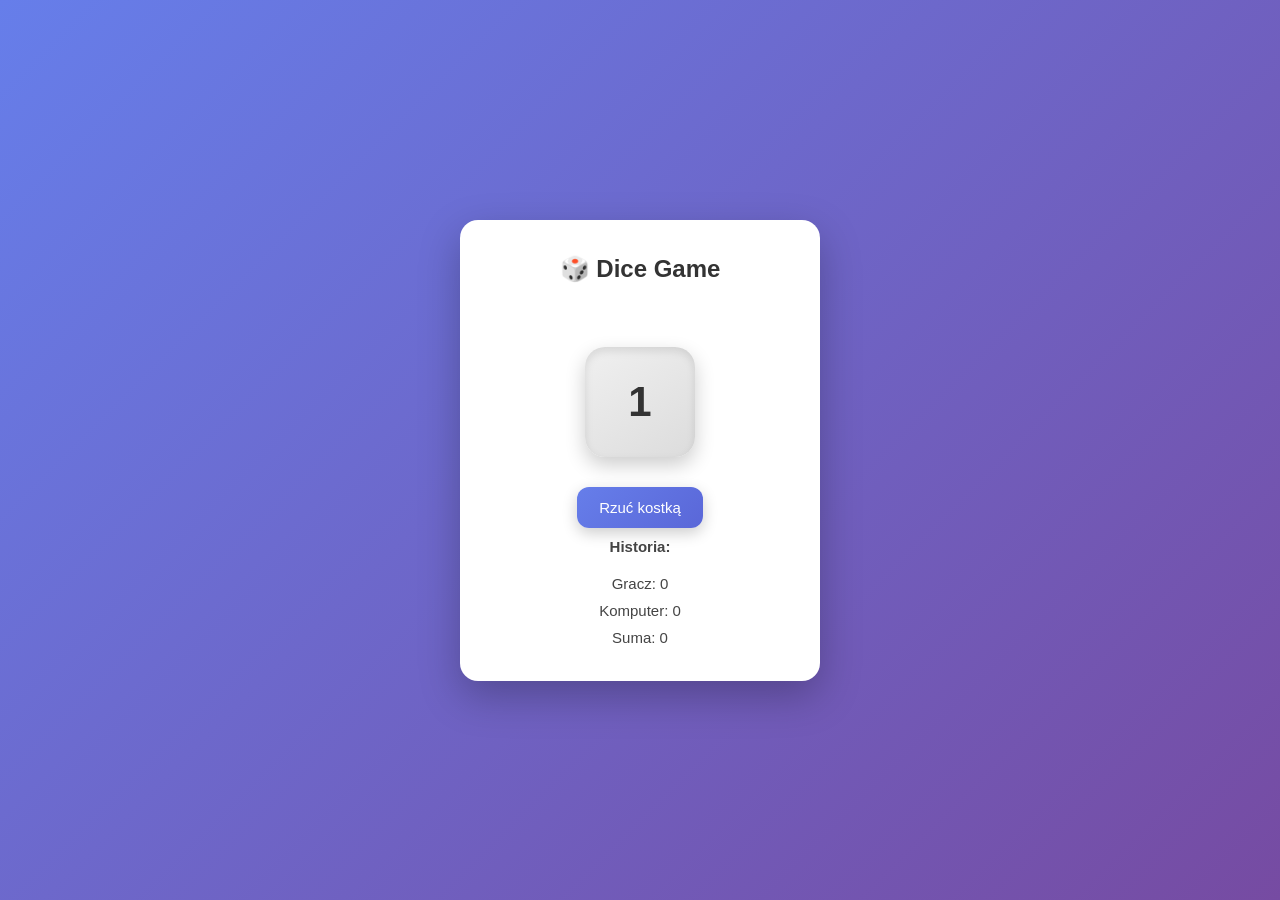
==== index.html @ ef76307a "Rename GraKostka.html to index.html" ====
<!DOCTYPE html>
<html lang="pl">
<head>
    <meta charset="UTF-8">
    <title>Dice Game</title>
    <link rel="stylesheet" href="GraKostka.css">
</head>
<body>

<div class="container">
    <h1>🎲 Dice Game</h1>

    <div id="message" class="message"></div>

    <div class="dice" id="dice">1</div>

    <button id="rollBtn">Rzuć kostką</button>

    <p><strong>Historia:</strong></p>
    <div id="history"></div>

    <p id="playerScore">Gracz: 0</p>
    <p id="computerScore">Komputer: 0</p>
    <p id="total">Suma: 0</p>

    <button id="resetBtn" class="hidden">Reset</button>
</div>

<script src="GraKostka.js"></script>
</body>
</html>
---- GraKostka.css ----
* {
    margin: 0;
    padding: 0;
    box-sizing: border-box;
    font-family: 'Segoe UI', Tahoma, sans-serif;
}


body {
    background: linear-gradient(135deg, #667eea, #764ba2);
    min-height: 100vh;
    display: flex;
    justify-content: center;
    align-items: center;
}



.container {
    background: #ffffff;
    padding: 35px 45px;
    border-radius: 18px;
    text-align: center;
    box-shadow: 0 15px 40px rgba(0, 0, 0, 0.25);
    width: 360px;
}


h1 {
    margin-bottom: 20px;
    font-size: 24px;
    color: #333;
}


.message {
    min-height: 24px;
    margin-bottom: 10px;
    font-weight: bold;
    color: #444;
    transition: all 0.2s ease;
}


.dice {
    width: 110px;
    height: 110px;
    margin: 20px auto;
    background: linear-gradient(145deg, #f0f0f0, #dcdcdc);
    border-radius: 20px;
    display: flex;
    justify-content: center;
    align-items: center;
    font-size: 42px;
    font-weight: bold;
    color: #333;
    box-shadow: inset 0 4px 8px rgba(0,0,0,0.1),
                0 8px 20px rgba(0,0,0,0.2);
    transition: transform 0.3s ease;
}


.dice.roll {
    transform: rotate(360deg) scale(1.1);
}


button {
    margin-top: 10px;
    padding: 12px 22px;
    font-size: 15px;
    border: none;
    border-radius: 12px;
    background: linear-gradient(135deg, #667eea, #5a67d8);
    color: white;
    cursor: pointer;
    transition: all 0.2s ease;
    box-shadow: 0 5px 15px rgba(0,0,0,0.2);
}

button:hover {
    transform: translateY(-2px);
    box-shadow: 0 8px 20px rgba(0,0,0,0.25);
}

button:active {
    transform: scale(0.95);
}


#resetBtn {
    background: linear-gradient(135deg, #ff6b6b, #e63946);
}

p {
    margin-top: 10px;
    color: #444;
    font-size: 15px;
}


#history {
    margin-top: 10px;
    font-size: 14px;
    color: #666;
    word-wrap: break-word;
    max-height: 60px;
    overflow-y: auto;
}



.hidden {
    display: none;
}


@media (max-width: 400px) {
    .container {
        width: 90%;
        padding: 25px;
    }

    .dice {
        width: 90px;
        height: 90px;
        font-size: 36px;
    }
}
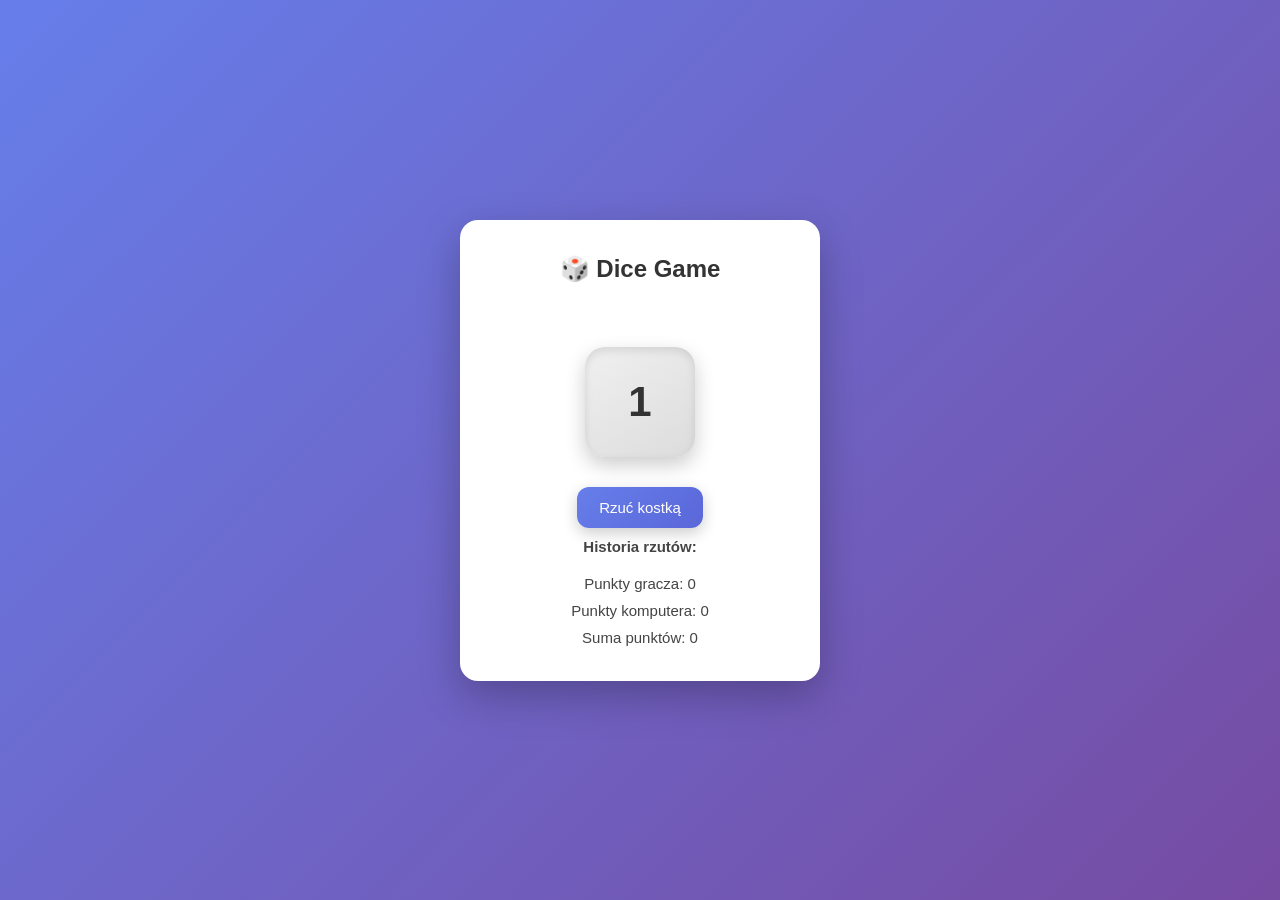
==== commit d93aa2af: "Update index.html" ====
--- a/index.html
+++ b/index.html
@@ -16,7 +16,7 @@
 
     <button id="rollBtn">Rzuć kostką</button>
 
-    <p><strong>Historia:</strong></p>
+    <p><strong>Historia rzutów:</strong></p>
     <div id="history"></div>
 
     <p id="playerScore">Gracz: 0</p>
